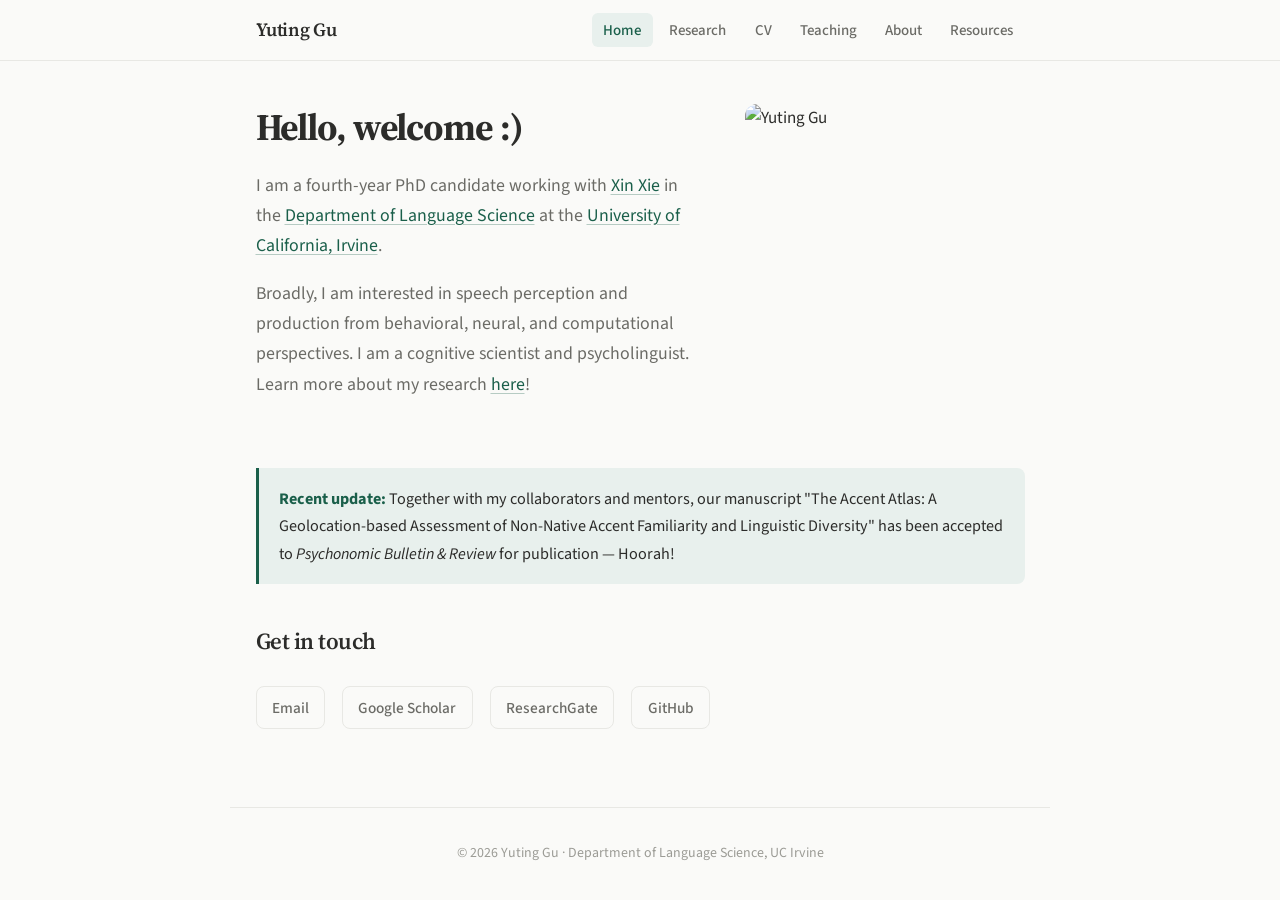
==== index.html @ 461b8056 "Add files via upload" ====
<!DOCTYPE html>
<html lang="en">
<head>
  <meta charset="UTF-8">
  <meta name="viewport" content="width=device-width, initial-scale=1.0">
  <title>Yuting Gu — Language Science, UC Irvine</title>
  <link rel="preconnect" href="https://fonts.googleapis.com">
  <link href="https://fonts.googleapis.com/css2?family=Source+Serif+4:opsz,wght@8..60,400;8..60,600;8..60,700&family=Source+Sans+3:wght@400;500;600&display=swap" rel="stylesheet">
  <link rel="stylesheet" href="style.css">
</head>
<body>
  <nav>
    <div class="nav-inner">
      <a href="index.html" class="nav-name">Yuting Gu</a>
      <button class="hamburger" onclick="document.querySelector('.nav-links').classList.toggle('open')" aria-label="Menu">
        <span></span><span></span><span></span>
      </button>
      <ul class="nav-links">
        <li><a href="index.html" class="active">Home</a></li>
        <li><a href="research.html">Research</a></li>
        <li><a href="cv.html">CV</a></li>
        <li><a href="teaching.html">Teaching</a></li>
        <li><a href="about.html">About</a></li>
        <li><a href="resources.html">Resources</a></li>
      </ul>
    </div>
  </nav>

  <main>
    <div class="hero">
      <div class="hero-text">
        <h1>Hello, welcome :)</h1>
        <p>
          I am a fourth-year PhD candidate working with
          <a href="https://scholar.google.com/citations?user=_HjPAdoAAAAJ&hl=en">Xin Xie</a>
          in the <a href="https://www.langsci.uci.edu/">Department of Language Science</a>
          at the <a href="https://uci.edu/">University of California, Irvine</a>.
        </p>
        <p>
          Broadly, I am interested in speech perception and production from behavioral,
          neural, and computational perspectives. I am a cognitive scientist and psycholinguist.
          Learn more about my research <a href="research.html">here</a>!
        </p>
      </div>
      <div class="hero-photo">
        <img src="photo.jpg" alt="Yuting Gu">
      </div>
    </div>

    <div class="update-banner">
      <strong>Recent update:</strong> Together with my collaborators and mentors, our manuscript
      "The Accent Atlas: A Geolocation-based Assessment of Non-Native Accent Familiarity and
      Linguistic Diversity" has been accepted to <em>Psychonomic Bulletin &amp; Review</em>
      for publication &mdash; Hoorah!
    </div>

    <h2>Get in touch</h2>
    <div class="contact-links">
      <a href="mailto:yuting.gu@uci.edu">Email</a>
      <a href="https://scholar.google.com/citations?hl=en&user=Vy-XdiAAAAAJ">Google Scholar</a>
      <a href="https://www.researchgate.net/profile/Yuting-Gu-8">ResearchGate</a>
      <a href="https://github.com/yutgu">GitHub</a>
    </div>
  </main>

  <footer>
    &copy; 2026 Yuting Gu &middot; Department of Language Science, UC Irvine
  </footer>
</body>
</html>
---- style.css ----
/* ═══════════════════════════════════════════════
   Academic Personal Website — Yuting Gu
   Clean, professional, editorial aesthetic
   ═══════════════════════════════════════════════ */

:root {
  --color-bg: #FAFAF8;
  --color-surface: #FFFFFF;
  --color-text: #2C2C2A;
  --color-text-secondary: #6B6B66;
  --color-text-tertiary: #9B9B95;
  --color-accent: #1A5F4A;
  --color-accent-light: #E8F0ED;
  --color-accent-hover: #14473A;
  --color-border: #E8E8E4;
  --color-border-hover: #D0D0CA;
  --font-heading: 'Source Serif 4', 'Georgia', serif;
  --font-body: 'Source Sans 3', 'Helvetica Neue', sans-serif;
  --font-mono: 'JetBrains Mono', 'Consolas', monospace;
  --max-width: 820px;
  --nav-height: 60px;
}

* { margin: 0; padding: 0; box-sizing: border-box; }

html {
  font-size: 17px;
  scroll-behavior: smooth;
  -webkit-font-smoothing: antialiased;
}

body {
  font-family: var(--font-body);
  color: var(--color-text);
  background: var(--color-bg);
  line-height: 1.7;
  min-height: 100vh;
  display: flex;
  flex-direction: column;
}

/* ── NAVIGATION ── */

nav {
  position: sticky;
  top: 0;
  z-index: 100;
  background: rgba(250, 250, 248, 0.92);
  backdrop-filter: blur(12px);
  -webkit-backdrop-filter: blur(12px);
  border-bottom: 1px solid var(--color-border);
}

nav .nav-inner {
  max-width: var(--max-width);
  margin: 0 auto;
  padding: 0 1.5rem;
  height: var(--nav-height);
  display: flex;
  align-items: center;
  justify-content: space-between;
}

nav .nav-name {
  font-family: var(--font-heading);
  font-size: 1.1rem;
  font-weight: 600;
  color: var(--color-text);
  text-decoration: none;
  letter-spacing: -0.02em;
}

nav .nav-name:hover {
  color: var(--color-accent);
}

nav .nav-links {
  display: flex;
  gap: 0.25rem;
  list-style: none;
}

nav .nav-links a {
  font-size: 0.88rem;
  font-weight: 500;
  color: var(--color-text-secondary);
  text-decoration: none;
  padding: 0.4rem 0.7rem;
  border-radius: 6px;
  transition: all 0.15s ease;
}

nav .nav-links a:hover,
nav .nav-links a.active {
  color: var(--color-accent);
  background: var(--color-accent-light);
}

.hamburger {
  display: none;
  background: none;
  border: none;
  cursor: pointer;
  padding: 0.5rem;
}

.hamburger span {
  display: block;
  width: 20px;
  height: 2px;
  background: var(--color-text);
  margin: 4px 0;
  transition: 0.2s;
}

/* ── MAIN CONTENT ── */

main {
  max-width: var(--max-width);
  margin: 0 auto;
  padding: 2.5rem 1.5rem 4rem;
  flex: 1;
  width: 100%;
}

/* ── HERO (Home page) ── */

.hero {
  display: grid;
  grid-template-columns: 1fr 280px;
  gap: 3rem;
  align-items: start;
  margin-bottom: 3rem;
}

.hero-text h1 {
  font-family: var(--font-heading);
  font-size: 2.2rem;
  font-weight: 700;
  line-height: 1.25;
  letter-spacing: -0.03em;
  margin-bottom: 1.2rem;
  color: var(--color-text);
}

.hero-text p {
  font-size: 1.05rem;
  color: var(--color-text-secondary);
  margin-bottom: 1rem;
}

.hero-text a {
  color: var(--color-accent);
  text-decoration: underline;
  text-decoration-color: rgba(26, 95, 74, 0.3);
  text-underline-offset: 3px;
  transition: text-decoration-color 0.15s;
}

.hero-text a:hover {
  text-decoration-color: var(--color-accent);
}

.hero-photo img {
  width: 100%;
  border-radius: 12px;
  filter: grayscale(5%);
}

/* ── SECTION HEADINGS ── */

.page-title {
  font-family: var(--font-heading);
  font-size: 2rem;
  font-weight: 700;
  letter-spacing: -0.03em;
  margin-bottom: 1.5rem;
  padding-bottom: 0.75rem;
  border-bottom: 2px solid var(--color-text);
}

h2 {
  font-family: var(--font-heading);
  font-size: 1.35rem;
  font-weight: 600;
  margin-top: 2.2rem;
  margin-bottom: 0.8rem;
  letter-spacing: -0.02em;
}

h3 {
  font-family: var(--font-body);
  font-size: 1.05rem;
  font-weight: 600;
  margin-top: 1.5rem;
  margin-bottom: 0.5rem;
}

/* ── CARDS ── */

.card {
  background: var(--color-surface);
  border: 1px solid var(--color-border);
  border-radius: 10px;
  padding: 1.5rem;
  margin-bottom: 1rem;
  transition: border-color 0.15s;
}

.card:hover {
  border-color: var(--color-border-hover);
}

.card-label {
  display: inline-block;
  font-size: 0.75rem;
  font-weight: 600;
  letter-spacing: 0.06em;
  text-transform: uppercase;
  color: var(--color-accent);
  background: var(--color-accent-light);
  padding: 0.2rem 0.6rem;
  border-radius: 4px;
  margin-bottom: 0.6rem;
}

.card h3 {
  margin-top: 0;
  font-family: var(--font-heading);
  font-size: 1.15rem;
}

.card p {
  font-size: 0.95rem;
  color: var(--color-text-secondary);
  margin-top: 0.4rem;
}

/* ── UPDATE BANNER ── */

.update-banner {
  background: var(--color-accent-light);
  border-left: 3px solid var(--color-accent);
  border-radius: 0 8px 8px 0;
  padding: 1rem 1.2rem;
  margin-bottom: 2rem;
  font-size: 0.95rem;
}

.update-banner strong {
  color: var(--color-accent);
}

/* ── CONTACT LINKS ── */

.contact-links {
  display: flex;
  gap: 1rem;
  flex-wrap: wrap;
  margin-top: 1.5rem;
}

.contact-links a {
  display: inline-flex;
  align-items: center;
  gap: 0.4rem;
  font-size: 0.9rem;
  font-weight: 500;
  color: var(--color-text-secondary);
  text-decoration: none;
  padding: 0.45rem 0.9rem;
  border: 1px solid var(--color-border);
  border-radius: 8px;
  transition: all 0.15s;
}

.contact-links a:hover {
  color: var(--color-accent);
  border-color: var(--color-accent);
  background: var(--color-accent-light);
}

/* ── PUBLICATION LIST ── */

.pub-list {
  list-style: none;
}

.pub-list li {
  padding: 1rem 0;
  border-bottom: 1px solid var(--color-border);
  font-size: 0.95rem;
  line-height: 1.6;
}

.pub-list li:last-child {
  border-bottom: none;
}

.pub-list .pub-title {
  font-weight: 600;
  color: var(--color-text);
}

.pub-list .pub-venue {
  font-style: italic;
  color: var(--color-text-secondary);
}

.pub-list .pub-year {
  display: inline-block;
  font-size: 0.8rem;
  font-weight: 600;
  color: var(--color-accent);
  background: var(--color-accent-light);
  padding: 0.1rem 0.5rem;
  border-radius: 4px;
  margin-right: 0.4rem;
}

/* ── PRESENTATION LIST ── */

.pres-list {
  list-style: none;
}

.pres-list li {
  padding: 0.6rem 0;
  font-size: 0.9rem;
  color: var(--color-text-secondary);
  line-height: 1.55;
}

.pres-list .pres-type {
  display: inline-block;
  font-size: 0.75rem;
  font-weight: 600;
  color: var(--color-text-tertiary);
  border: 1px solid var(--color-border);
  padding: 0.1rem 0.45rem;
  border-radius: 4px;
  margin-left: 0.3rem;
}

/* ── TEACHING TABLE ── */

.teaching-table {
  width: 100%;
  border-collapse: collapse;
  font-size: 0.92rem;
}

.teaching-table th {
  text-align: left;
  font-weight: 600;
  padding: 0.7rem 0;
  border-bottom: 2px solid var(--color-text);
  font-size: 0.85rem;
  letter-spacing: 0.03em;
  text-transform: uppercase;
  color: var(--color-text-secondary);
}

.teaching-table td {
  padding: 0.65rem 0;
  border-bottom: 1px solid var(--color-border);
  vertical-align: top;
}

.teaching-table a {
  color: var(--color-accent);
  text-decoration: none;
}

.teaching-table a:hover {
  text-decoration: underline;
}

/* ── RESOURCE LINKS ── */

.resource-group {
  margin-bottom: 1.5rem;
}

.resource-group a {
  display: inline-block;
  color: var(--color-accent);
  text-decoration: none;
  font-weight: 500;
  margin-right: 1.2rem;
  margin-bottom: 0.3rem;
}

.resource-group a:hover {
  text-decoration: underline;
}

/* ── ABOUT PAGE ── */

.about-content {
  font-size: 1.02rem;
  max-width: 640px;
}

.about-content p {
  margin-bottom: 1rem;
}

.ipa {
  font-family: var(--font-mono);
  font-size: 0.9em;
  color: var(--color-accent);
}

/* ── FOOTER ── */

footer {
  max-width: var(--max-width);
  margin: 0 auto;
  padding: 2rem 1.5rem;
  width: 100%;
  border-top: 1px solid var(--color-border);
  font-size: 0.82rem;
  color: var(--color-text-tertiary);
  text-align: center;
}

/* ── RESPONSIVE ── */

@media (max-width: 700px) {
  html { font-size: 16px; }

  .hero {
    grid-template-columns: 1fr;
    gap: 1.5rem;
  }

  .hero-photo {
    order: -1;
    max-width: 200px;
  }

  .hero-text h1 { font-size: 1.8rem; }

  nav .nav-links {
    display: none;
    position: absolute;
    top: var(--nav-height);
    left: 0;
    right: 0;
    background: var(--color-bg);
    border-bottom: 1px solid var(--color-border);
    flex-direction: column;
    padding: 0.5rem 1rem;
  }

  nav .nav-links.open { display: flex; }

  .hamburger { display: block; }

  .contact-links { flex-direction: column; }
}
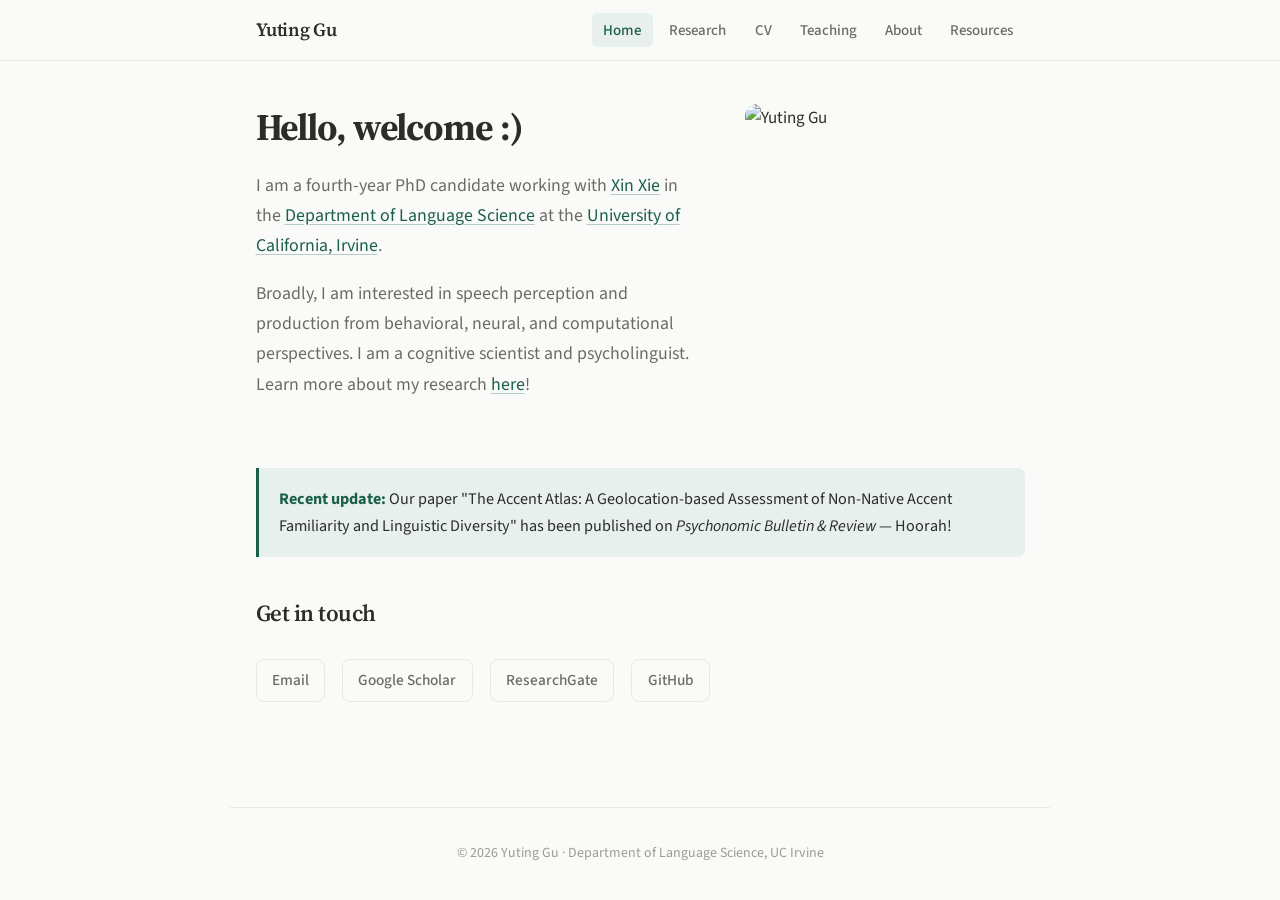
==== commit 5344be69: "Update publication status in update banner" ====
--- a/index.html
+++ b/index.html
@@ -48,10 +48,9 @@
     </div>
 
     <div class="update-banner">
-      <strong>Recent update:</strong> Together with my collaborators and mentors, our manuscript
-      "The Accent Atlas: A Geolocation-based Assessment of Non-Native Accent Familiarity and
-      Linguistic Diversity" has been accepted to <em>Psychonomic Bulletin &amp; Review</em>
-      for publication &mdash; Hoorah!
+      <strong>Recent update:</strong> Our paper "The Accent Atlas: A Geolocation-based Assessment of Non-Native Accent Familiarity and
+      Linguistic Diversity" has been published on <em>Psychonomic Bulletin &amp; Review</em>
+      &mdash; Hoorah!
     </div>
 
     <h2>Get in touch</h2>
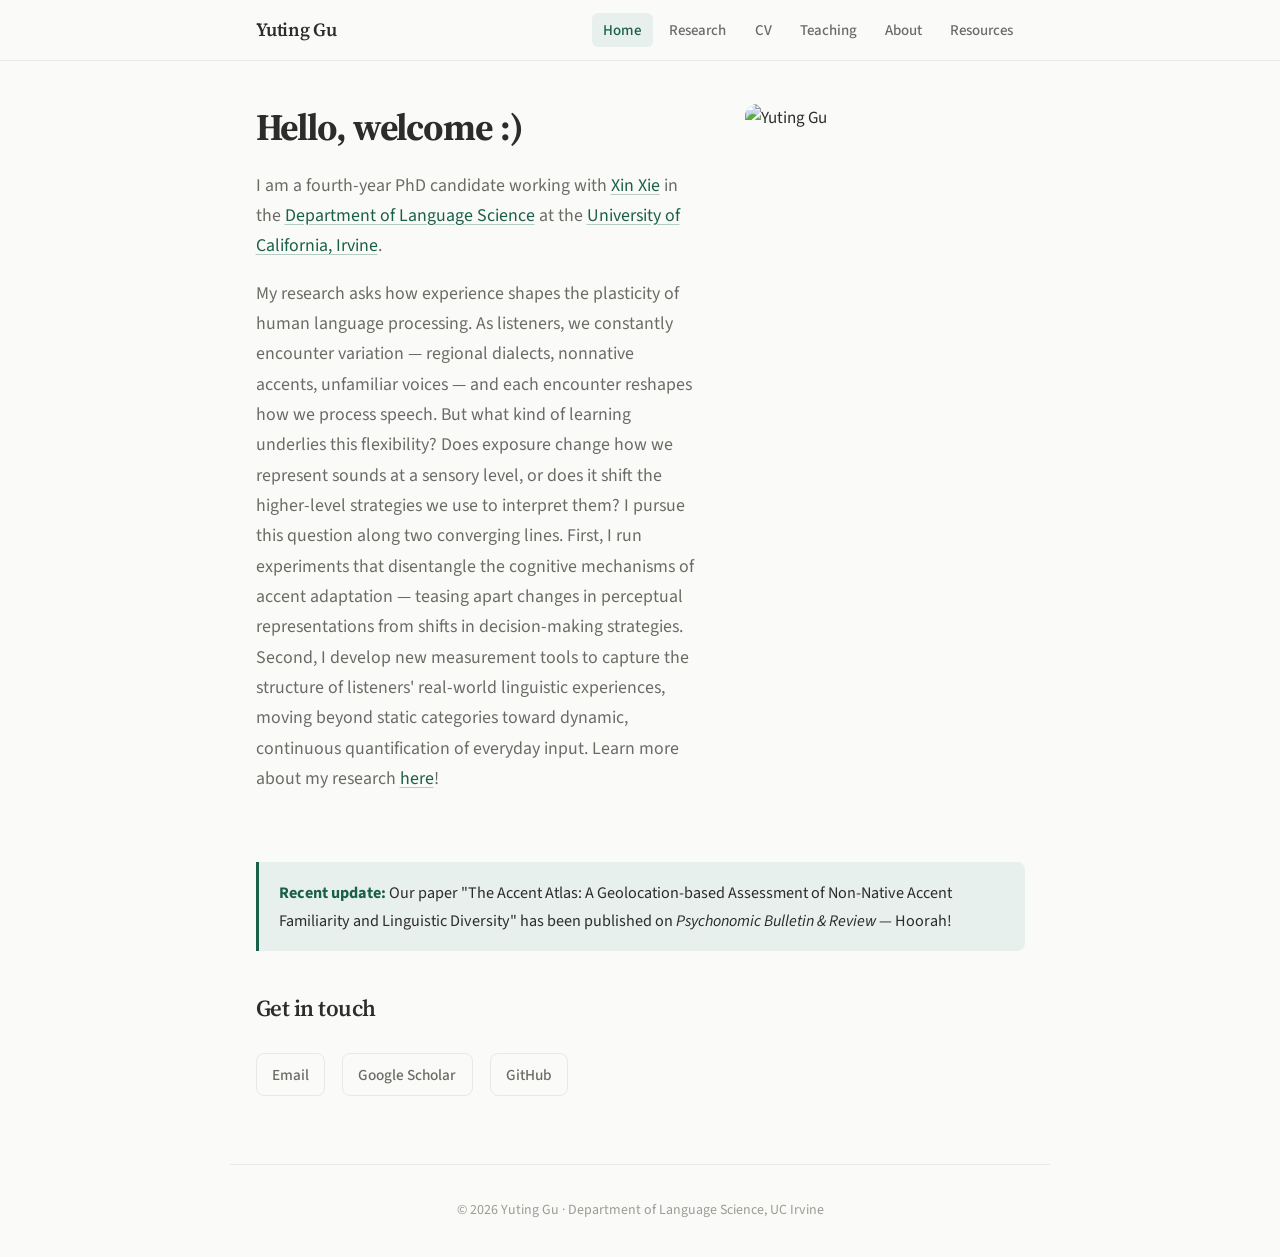
==== commit e9dd453b: "Revise research section and remove ResearchGate link Updated research description to focus on langua" ====
--- a/index.html
+++ b/index.html
@@ -37,9 +37,15 @@
           at the <a href="https://uci.edu/">University of California, Irvine</a>.
         </p>
         <p>
-          Broadly, I am interested in speech perception and production from behavioral,
-          neural, and computational perspectives. I am a cognitive scientist and psycholinguist.
-          Learn more about my research <a href="research.html">here</a>!
+         My research asks how experience shapes the plasticity of human language processing. As listeners, we constantly encounter variation — regional dialects, nonnative accents, 
+          unfamiliar voices — and each encounter reshapes how we process speech. But what kind of learning underlies this flexibility? Does exposure change how we represent sounds at a sensory level, 
+          or does it shift the higher-level strategies we use to interpret them?
+
+         I pursue this question along two converging lines. First, I run experiments that disentangle the cognitive mechanisms of accent adaptation — teasing apart changes in perceptual representations from 
+         shifts in decision-making strategies. Second, I develop new measurement tools to capture the structure of listeners' real-world linguistic experiences, moving beyond static categories toward dynamic, 
+         continuous quantification of everyday input.
+
+        Learn more about my research <a href="research.html">here</a>!
         </p>
       </div>
       <div class="hero-photo">
@@ -57,7 +63,6 @@
     <div class="contact-links">
       <a href="mailto:yuting.gu@uci.edu">Email</a>
       <a href="https://scholar.google.com/citations?hl=en&user=Vy-XdiAAAAAJ">Google Scholar</a>
-      <a href="https://www.researchgate.net/profile/Yuting-Gu-8">ResearchGate</a>
       <a href="https://github.com/yutgu">GitHub</a>
     </div>
   </main>
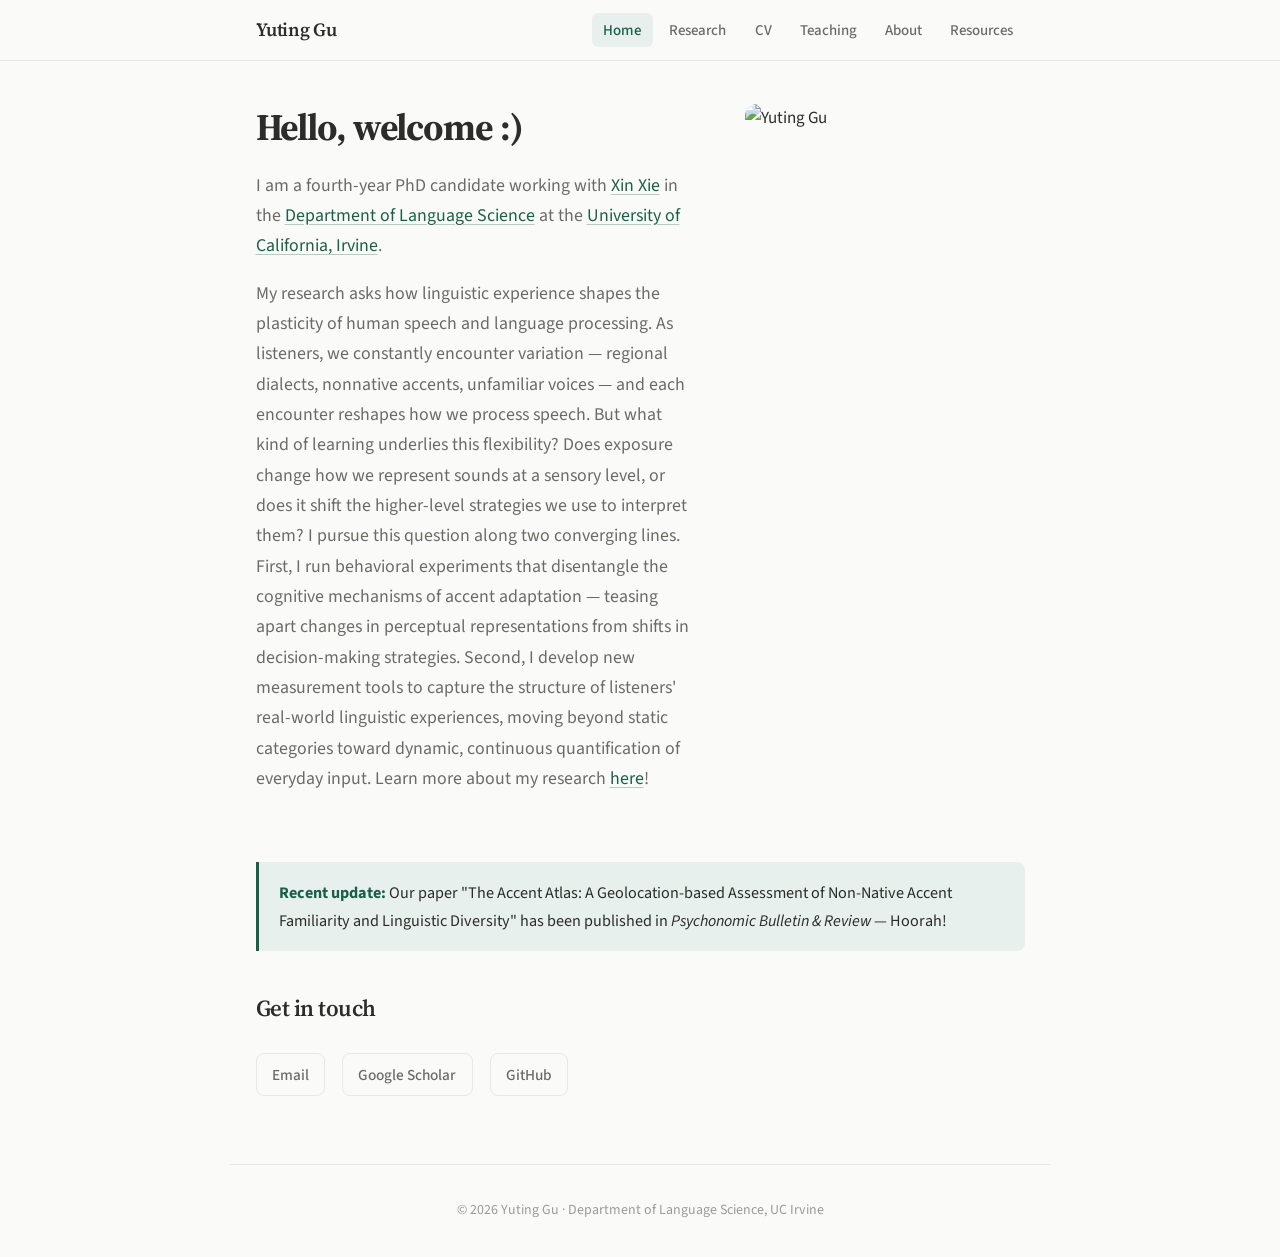
==== commit 6f91db42: "Refine language in research description" ====
--- a/index.html
+++ b/index.html
@@ -37,11 +37,11 @@
           at the <a href="https://uci.edu/">University of California, Irvine</a>.
         </p>
         <p>
-         My research asks how experience shapes the plasticity of human language processing. As listeners, we constantly encounter variation — regional dialects, nonnative accents, 
+         My research asks how linguistic experience shapes the plasticity of human speech and language processing. As listeners, we constantly encounter variation — regional dialects, nonnative accents, 
           unfamiliar voices — and each encounter reshapes how we process speech. But what kind of learning underlies this flexibility? Does exposure change how we represent sounds at a sensory level, 
           or does it shift the higher-level strategies we use to interpret them?
 
-         I pursue this question along two converging lines. First, I run experiments that disentangle the cognitive mechanisms of accent adaptation — teasing apart changes in perceptual representations from 
+         I pursue this question along two converging lines. First, I run behavioral experiments that disentangle the cognitive mechanisms of accent adaptation — teasing apart changes in perceptual representations from 
          shifts in decision-making strategies. Second, I develop new measurement tools to capture the structure of listeners' real-world linguistic experiences, moving beyond static categories toward dynamic, 
          continuous quantification of everyday input.
 
@@ -55,7 +55,7 @@
 
     <div class="update-banner">
       <strong>Recent update:</strong> Our paper "The Accent Atlas: A Geolocation-based Assessment of Non-Native Accent Familiarity and
-      Linguistic Diversity" has been published on <em>Psychonomic Bulletin &amp; Review</em>
+      Linguistic Diversity" has been published in <em>Psychonomic Bulletin &amp; Review</em>
       &mdash; Hoorah!
     </div>
 
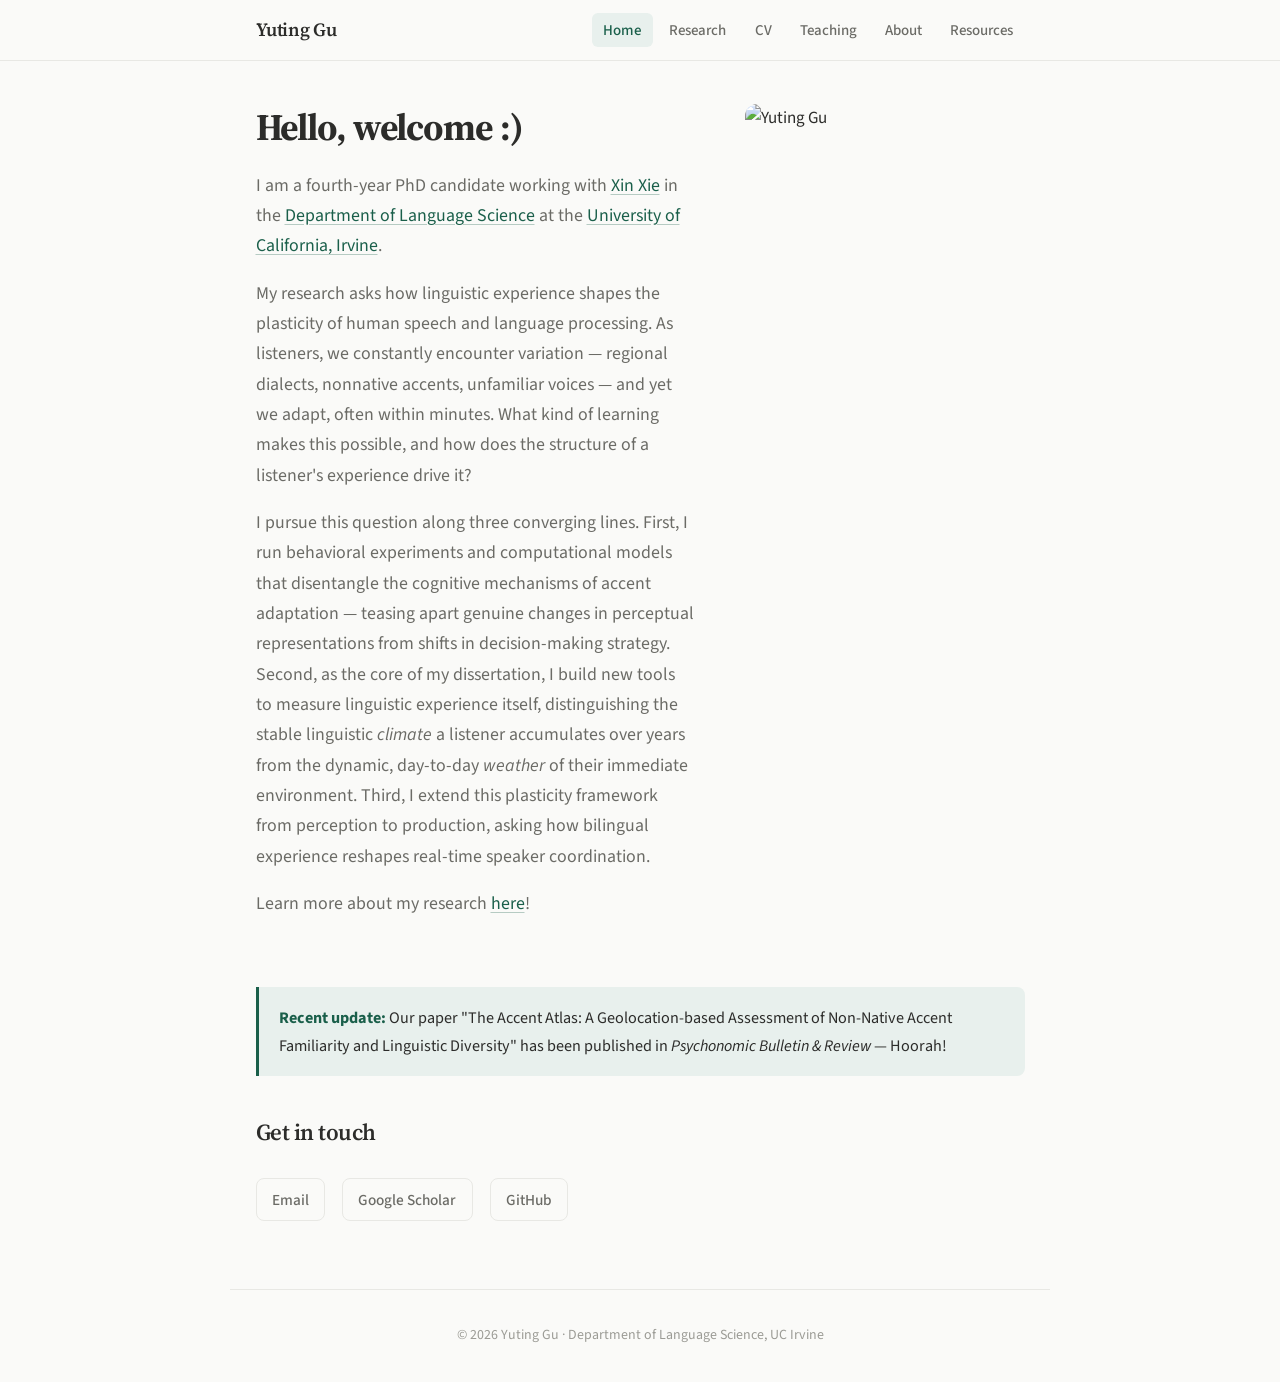
==== commit acb7724c: "Revise research description and enhance clarity Updated research description and added new lines for" ====
--- a/index.html
+++ b/index.html
@@ -25,7 +25,6 @@
       </ul>
     </div>
   </nav>
-
   <main>
     <div class="hero">
       <div class="hero-text">
@@ -37,28 +36,28 @@
           at the <a href="https://uci.edu/">University of California, Irvine</a>.
         </p>
         <p>
-         My research asks how linguistic experience shapes the plasticity of human speech and language processing. As listeners, we constantly encounter variation — regional dialects, nonnative accents, 
-          unfamiliar voices — and each encounter reshapes how we process speech. But what kind of learning underlies this flexibility? Does exposure change how we represent sounds at a sensory level, 
-          or does it shift the higher-level strategies we use to interpret them?
-
-         I pursue this question along two converging lines. First, I run behavioral experiments that disentangle the cognitive mechanisms of accent adaptation — teasing apart changes in perceptual representations from 
-         shifts in decision-making strategies. Second, I develop new measurement tools to capture the structure of listeners' real-world linguistic experiences, moving beyond static categories toward dynamic, 
-         continuous quantification of everyday input.
-
-        Learn more about my research <a href="research.html">here</a>!
+          My research asks how linguistic experience shapes the plasticity of human speech and language processing. As listeners, we constantly encounter variation &mdash; regional dialects, nonnative accents,
+          unfamiliar voices &mdash; and yet we adapt, often within minutes. What kind of learning makes this possible, and how does the structure of a listener's experience drive it?
+        </p>
+        <p>
+          I pursue this question along three converging lines. First, I run behavioral experiments and computational models that disentangle the cognitive mechanisms of accent adaptation &mdash; teasing apart
+          genuine changes in perceptual representations from shifts in decision-making strategy. Second, as the core of my dissertation, I build new tools to measure linguistic experience itself, distinguishing
+          the stable linguistic <em>climate</em> a listener accumulates over years from the dynamic, day-to-day <em>weather</em> of their immediate environment. Third, I extend this plasticity framework from
+          perception to production, asking how bilingual experience reshapes real-time speaker coordination.
+        </p>
+        <p>
+          Learn more about my research <a href="research.html">here</a>!
         </p>
       </div>
       <div class="hero-photo">
         <img src="photo.jpg" alt="Yuting Gu">
       </div>
     </div>
-
     <div class="update-banner">
       <strong>Recent update:</strong> Our paper "The Accent Atlas: A Geolocation-based Assessment of Non-Native Accent Familiarity and
       Linguistic Diversity" has been published in <em>Psychonomic Bulletin &amp; Review</em>
       &mdash; Hoorah!
     </div>
-
     <h2>Get in touch</h2>
     <div class="contact-links">
       <a href="mailto:yuting.gu@uci.edu">Email</a>
@@ -66,7 +65,6 @@
       <a href="https://github.com/yutgu">GitHub</a>
     </div>
   </main>
-
   <footer>
     &copy; 2026 Yuting Gu &middot; Department of Language Science, UC Irvine
   </footer>
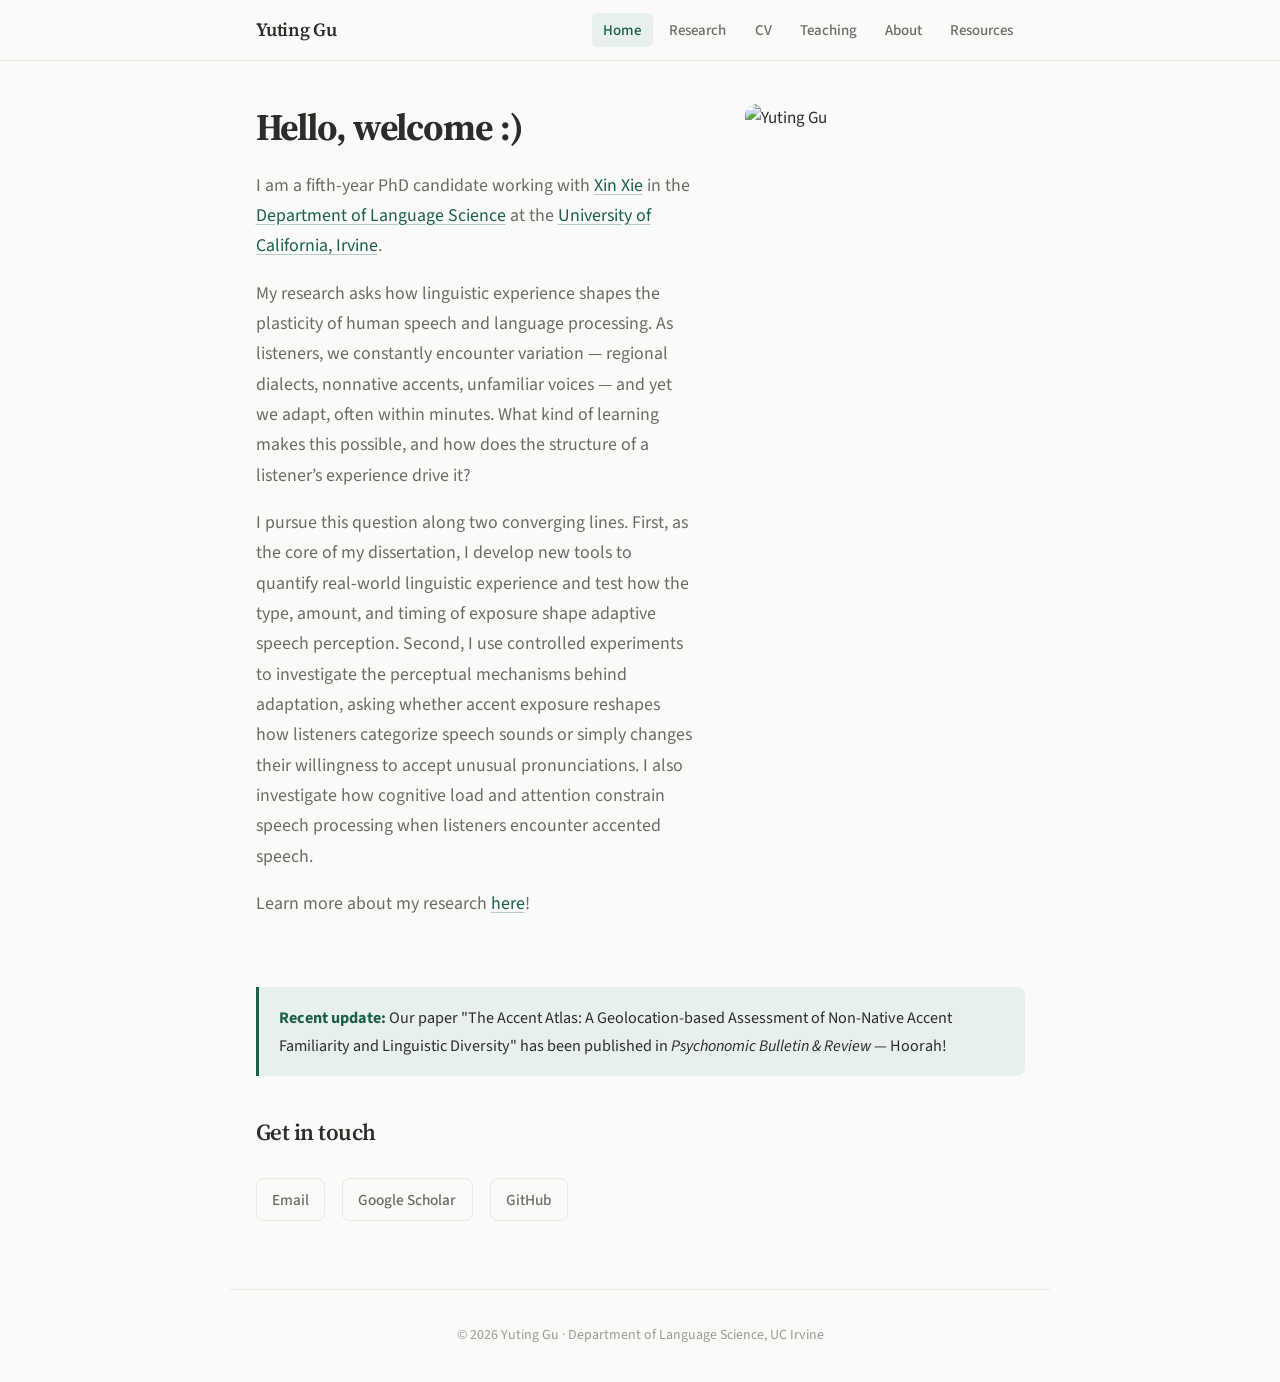
==== commit bcdfb380: "Revise PhD candidate status and research description Updated the description of academic status and " ====
--- a/index.html
+++ b/index.html
@@ -30,20 +30,20 @@
       <div class="hero-text">
         <h1>Hello, welcome :)</h1>
         <p>
-          I am a fourth-year PhD candidate working with
+          I am a fifth-year PhD candidate working with
           <a href="https://scholar.google.com/citations?user=_HjPAdoAAAAJ&hl=en">Xin Xie</a>
           in the <a href="https://www.langsci.uci.edu/">Department of Language Science</a>
           at the <a href="https://uci.edu/">University of California, Irvine</a>.
         </p>
         <p>
           My research asks how linguistic experience shapes the plasticity of human speech and language processing. As listeners, we constantly encounter variation &mdash; regional dialects, nonnative accents,
-          unfamiliar voices &mdash; and yet we adapt, often within minutes. What kind of learning makes this possible, and how does the structure of a listener's experience drive it?
+          unfamiliar voices &mdash; and yet we adapt, often within minutes. What kind of learning makes this possible, and how does the structure of a listener&rsquo;s experience drive it?
         </p>
         <p>
-          I pursue this question along three converging lines. First, I run behavioral experiments and computational models that disentangle the cognitive mechanisms of accent adaptation &mdash; teasing apart
-          genuine changes in perceptual representations from shifts in decision-making strategy. Second, as the core of my dissertation, I build new tools to measure linguistic experience itself, distinguishing
-          the stable linguistic <em>climate</em> a listener accumulates over years from the dynamic, day-to-day <em>weather</em> of their immediate environment. Third, I extend this plasticity framework from
-          perception to production, asking how bilingual experience reshapes real-time speaker coordination.
+          I pursue this question along two converging lines. First, as the core of my dissertation, I develop new tools to quantify real-world linguistic experience and test how the type, amount, and timing
+          of exposure shape adaptive speech perception. Second, I use controlled experiments to investigate the perceptual mechanisms behind adaptation, asking whether accent exposure reshapes how listeners
+          categorize speech sounds or simply changes their willingness to accept unusual pronunciations. I also investigate how cognitive load and attention constrain speech processing when listeners
+          encounter accented speech.
         </p>
         <p>
           Learn more about my research <a href="research.html">here</a>!
